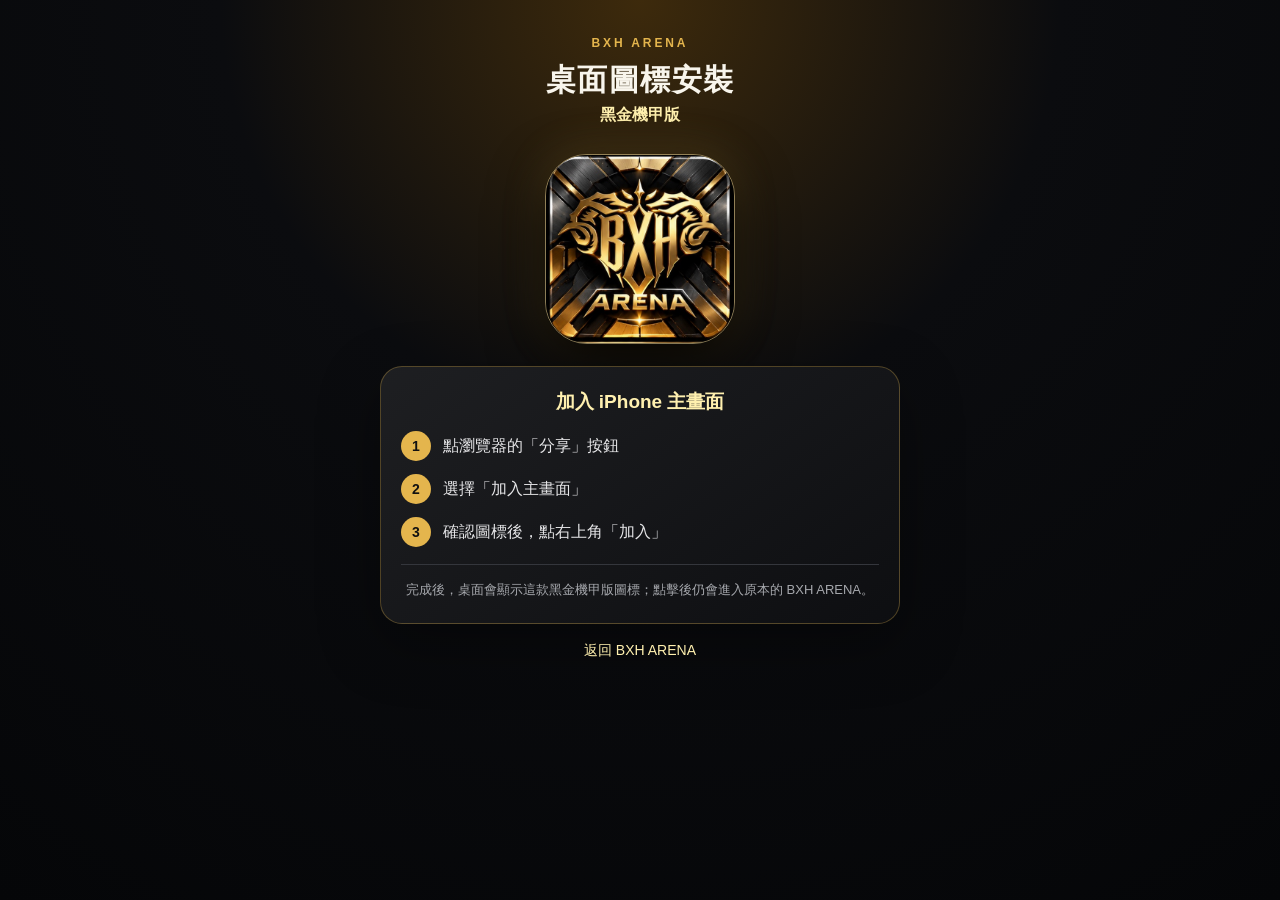
==== install/black-gold-tech/index.html @ 6b360bda "feat: add black gold tech icon install page" ====
<!doctype html>
<html lang="zh-Hant">
<head>
  <meta charset="utf-8">
  <meta name="viewport" content="width=device-width,initial-scale=1,viewport-fit=cover">
  <title>BXH ARENA｜黑金機甲版圖標</title>
  <meta name="description" content="安裝 BXH ARENA 黑金機甲版桌面圖標。">
  <meta name="theme-color" content="#c89232">
  <meta name="apple-mobile-web-app-capable" content="yes">
  <meta name="apple-mobile-web-app-status-bar-style" content="black-translucent">
  <meta name="apple-mobile-web-app-title" content="BXH ARENA">
  <link rel="apple-touch-icon" sizes="180x180" href="/install/black-gold-tech/icons/apple-touch-icon.png">
  <link rel="manifest" href="/install/black-gold-tech/manifest.webmanifest">
  <style>
    :root{color-scheme:dark;--gold:#e4b54d;--gold2:#fff0af;--panel:#121419;--muted:#a6a8ad}
    *{box-sizing:border-box}html,body{margin:0;min-height:100%;font-family:-apple-system,BlinkMacSystemFont,"Noto Sans TC",sans-serif;background:radial-gradient(circle at 50% 0,#3d2a0c 0,#0b0c0f 38%,#050608 100%);color:#f8f5ec}
    body{min-height:100svh;display:flex;justify-content:center;padding:max(28px,env(safe-area-inset-top)) 20px max(36px,env(safe-area-inset-bottom))}
    main{width:min(100%,520px);display:flex;flex-direction:column;align-items:center;text-align:center}.eyebrow{margin-top:8px;font-size:12px;font-weight:800;letter-spacing:.24em;color:var(--gold)}
    h1{margin:10px 0 4px;font-size:30px;letter-spacing:.05em}.edition{margin:0;color:var(--gold2);font-size:16px;font-weight:700}
    .icon{width:190px;height:190px;margin:28px 0 22px;border-radius:42px;box-shadow:0 18px 55px #000,0 0 40px rgba(228,181,77,.27);border:1px solid rgba(255,230,160,.5)}
    .card{width:100%;padding:22px 20px;border-radius:22px;background:linear-gradient(145deg,rgba(31,32,35,.96),rgba(14,15,18,.96));border:1px solid rgba(228,181,77,.3);box-shadow:0 20px 60px rgba(0,0,0,.35)}
    .card h2{margin:0 0 16px;font-size:19px;color:var(--gold2)}ol{margin:0;padding:0;list-style:none;text-align:left;display:grid;gap:13px}
    li{display:grid;grid-template-columns:32px 1fr;gap:10px;align-items:center;color:#e6e6e8;line-height:1.5}li b{display:grid;place-items:center;width:30px;height:30px;border-radius:50%;background:var(--gold);color:#111;font-size:14px}
    .note{margin:17px 0 0;padding-top:15px;border-top:1px solid #34363c;color:var(--muted);font-size:13px;line-height:1.6}.back{margin-top:18px;color:var(--gold2);text-decoration:none;font-size:14px}
  </style>
  <script>if(window.navigator.standalone||window.matchMedia('(display-mode: standalone)').matches){location.replace('/');}</script>
</head>
<body>
  <main>
    <div class="eyebrow">BXH ARENA</div><h1>桌面圖標安裝</h1><p class="edition">黑金機甲版</p>
    <img class="icon" src="icons/icon-512.png" alt="BXH ARENA 黑金機甲版圖標">
    <section class="card"><h2>加入 iPhone 主畫面</h2><ol>
      <li><b>1</b><span>點瀏覽器的「分享」按鈕</span></li><li><b>2</b><span>選擇「加入主畫面」</span></li><li><b>3</b><span>確認圖標後，點右上角「加入」</span></li>
    </ol><p class="note">完成後，桌面會顯示這款黑金機甲版圖標；點擊後仍會進入原本的 BXH ARENA。</p></section>
    <a class="back" href="/">返回 BXH ARENA</a>
  </main>
</body>
</html>
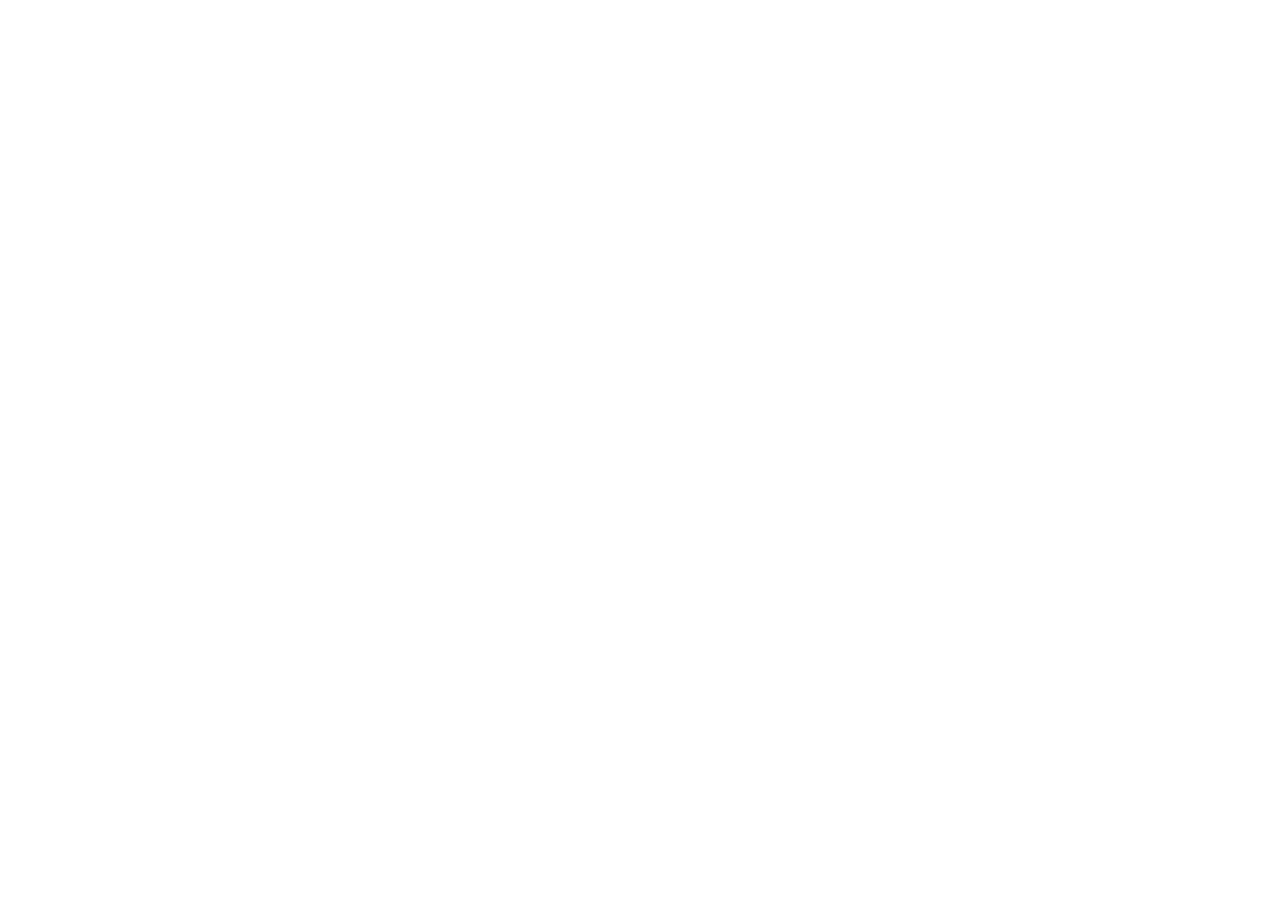
==== commit b84c0519: "fix: force secure HTTPS connections" ====
--- a/install/black-gold-tech/index.html
+++ b/install/black-gold-tech/index.html
@@ -1,6 +1,14 @@
 <!doctype html>
 <html lang="zh-Hant">
 <head>
+<script>
+(function enforceSecureConnection(){
+  var isLocalHost=/^(localhost|127(?:\.\d{1,3}){3}|\[::1\])$/.test(window.location.hostname);
+  if(window.location.protocol==='http:'&&!isLocalHost){
+    window.location.replace('https://'+window.location.host+window.location.pathname+window.location.search+window.location.hash);
+  }
+})();
+</script>
   <meta charset="utf-8">
   <meta name="viewport" content="width=device-width,initial-scale=1,viewport-fit=cover">
   <title>BXH ARENA｜黑金機甲版圖標</title>
